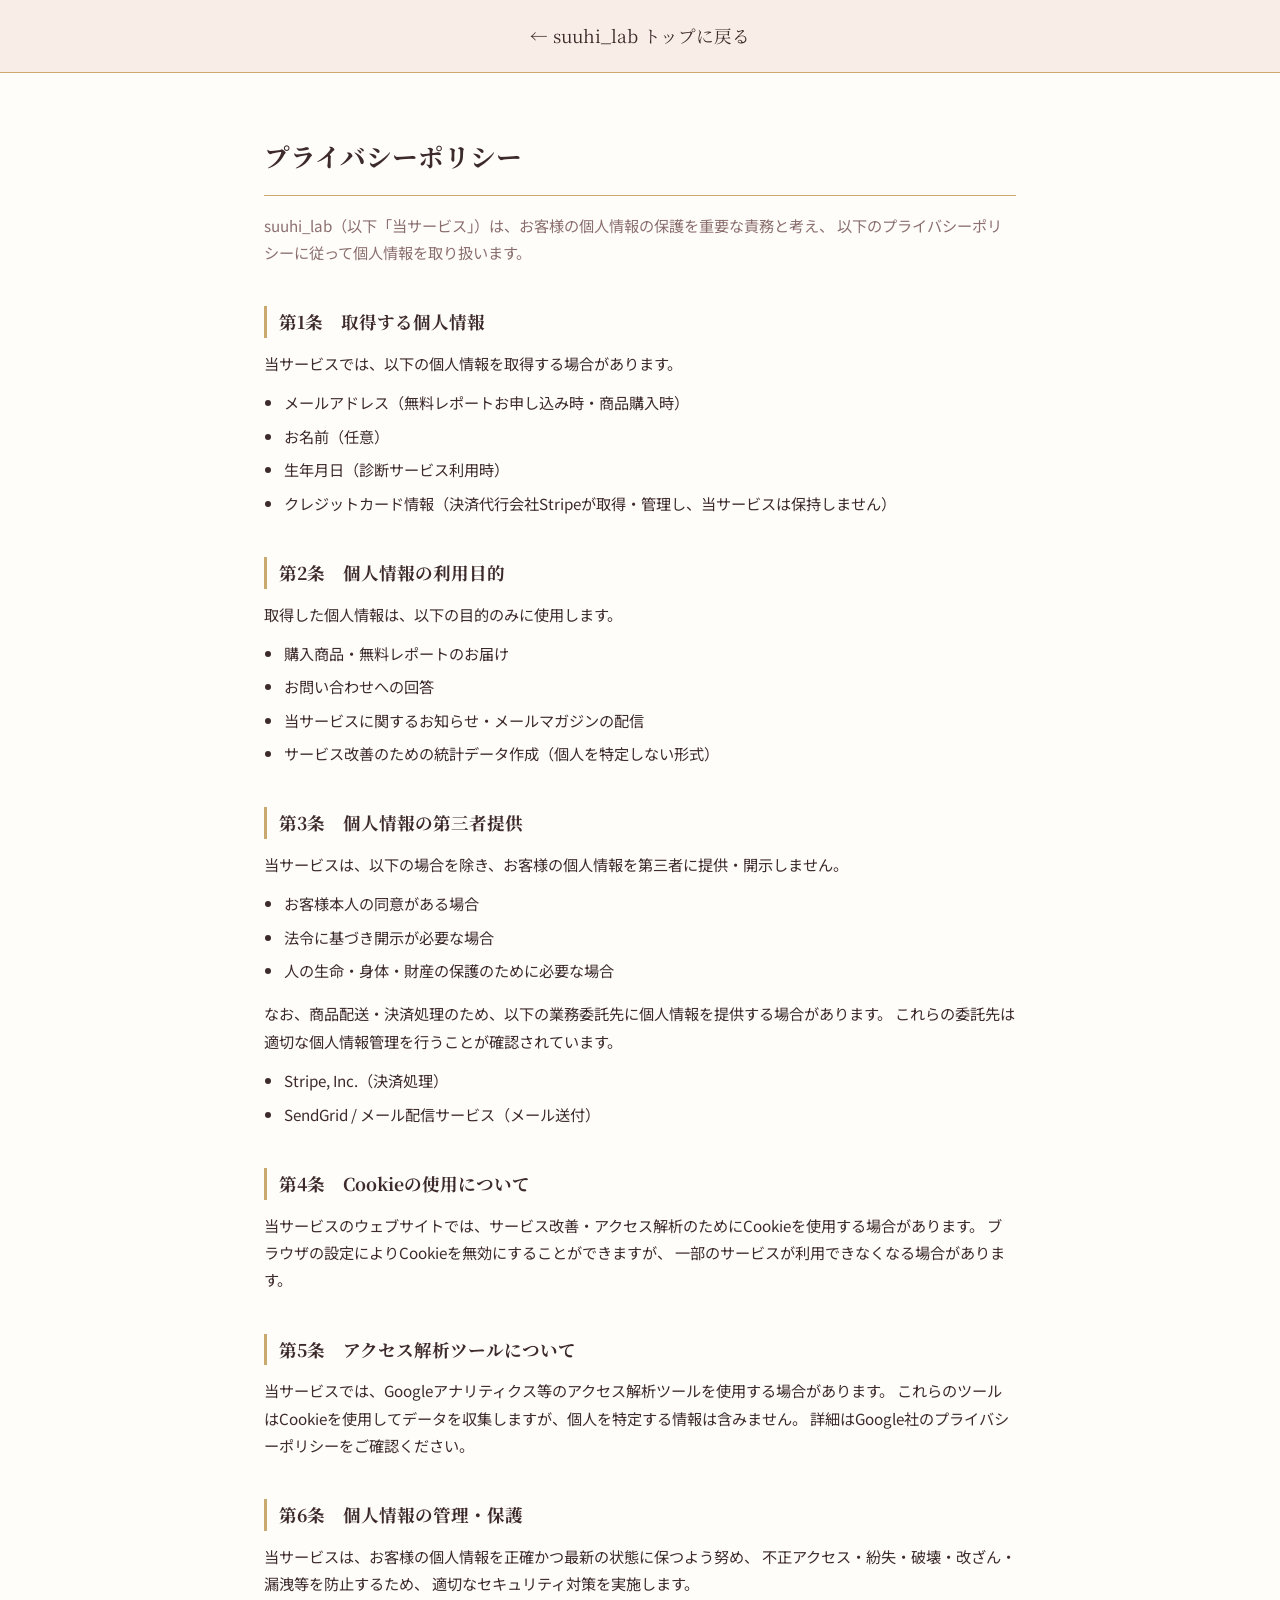
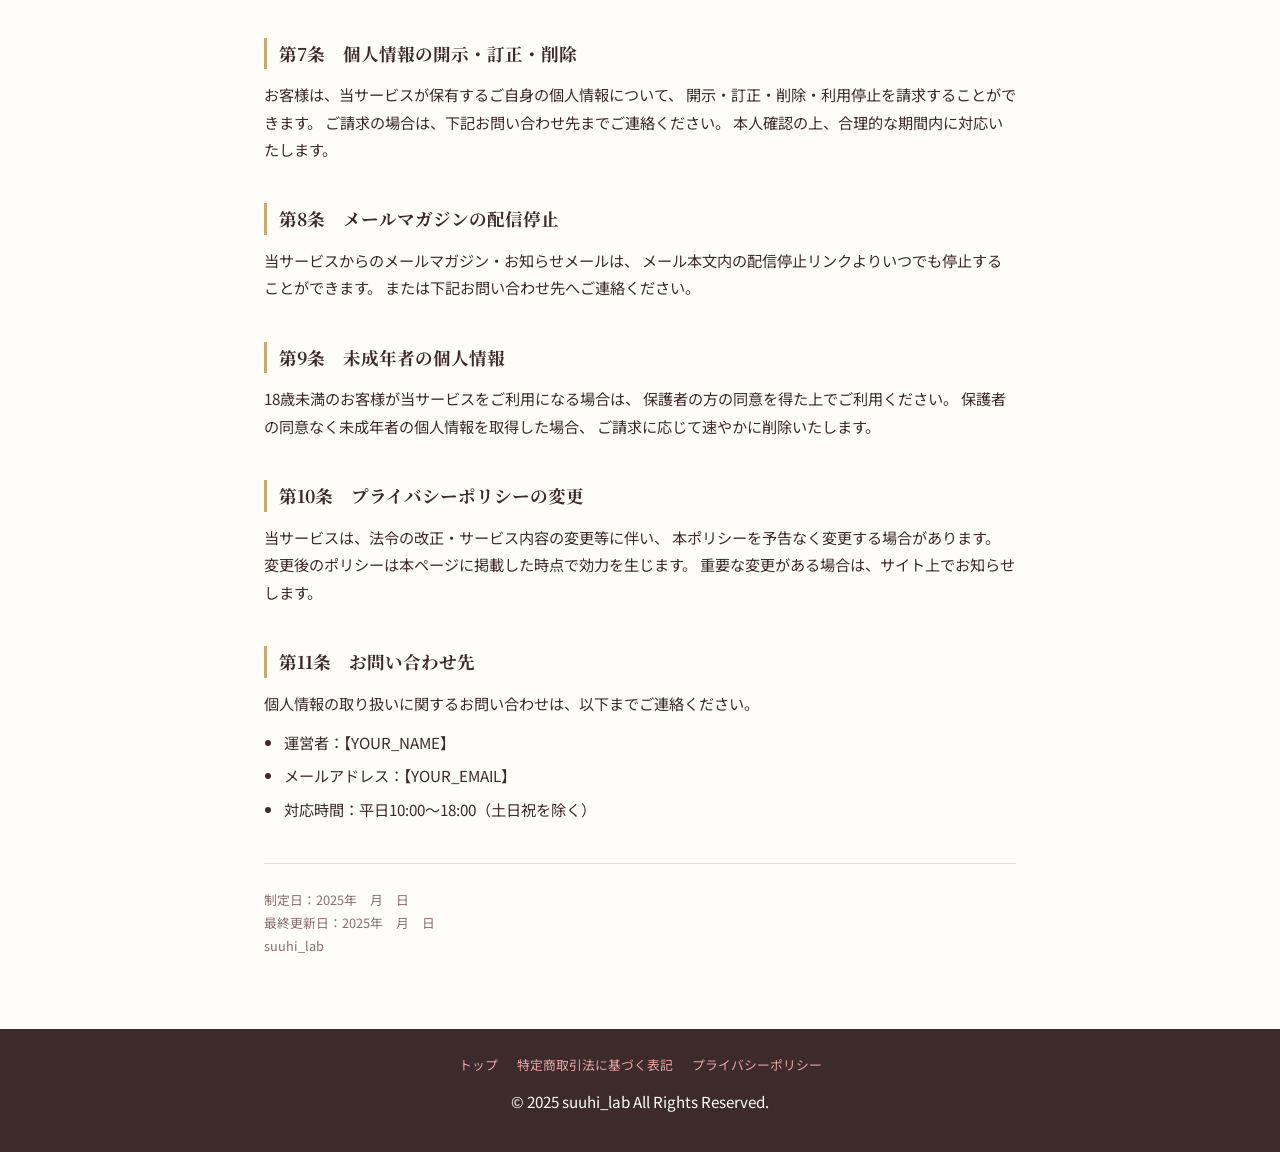
==== privacy.html @ f3a5ad5d "Add files via upload" ====
<!DOCTYPE html>
<html lang="ja">
<head>
<meta charset="UTF-8">
<meta name="viewport" content="width=device-width, initial-scale=1.0">
<title>プライバシーポリシー | suuhi_lab</title>
<link rel="preconnect" href="https://fonts.googleapis.com">
<link rel="preconnect" href="https://fonts.gstatic.com" crossorigin>
<link href="https://fonts.googleapis.com/css2?family=Noto+Serif+JP:wght@400;700&family=Noto+Sans+JP:wght@400;500&display=swap" rel="stylesheet">
<style>
  :root {
    --bg: #FFFDF9;
    --beige: #F9EEE7;
    --pink: #E8A4A4;
    --gold: #C9A96E;
    --text: #3D2B2B;
    --subtext: #8B6F6F;
  }
  * { margin: 0; padding: 0; box-sizing: border-box; }
  body {
    font-family: 'Noto Sans JP', sans-serif;
    background: var(--bg);
    color: var(--text);
    line-height: 1.8;
  }
  header {
    background: var(--beige);
    padding: 20px 24px;
    border-bottom: 1px solid var(--gold);
    text-align: center;
  }
  header a {
    font-family: 'Noto Serif JP', serif;
    color: var(--text);
    text-decoration: none;
    font-size: 1.1rem;
  }
  .container {
    max-width: 800px;
    margin: 0 auto;
    padding: 60px 24px;
  }
  h1 {
    font-family: 'Noto Serif JP', serif;
    font-size: 1.6rem;
    margin-bottom: 16px;
    padding-bottom: 16px;
    border-bottom: 1px solid var(--gold);
  }
  .intro {
    font-size: 0.95rem;
    color: var(--subtext);
    margin-bottom: 40px;
    line-height: 1.8;
  }
  h2 {
    font-family: 'Noto Serif JP', serif;
    font-size: 1.1rem;
    margin: 40px 0 12px;
    padding-left: 12px;
    border-left: 3px solid var(--gold);
  }
  p {
    font-size: 0.95rem;
    margin-bottom: 12px;
    line-height: 1.8;
  }
  ul {
    margin: 8px 0 16px 20px;
    font-size: 0.95rem;
  }
  ul li { margin-bottom: 6px; line-height: 1.8; }
  .note {
    font-size: 0.8rem;
    color: var(--subtext);
    margin-top: 40px;
    padding-top: 24px;
    border-top: 1px solid #e8d8d0;
    line-height: 1.8;
  }
  footer {
    background: #3D2B2B;
    color: #fff;
    text-align: center;
    padding: 24px;
    font-size: 0.8rem;
  }
  footer a { color: #E8A4A4; text-decoration: none; margin: 0 8px; }
</style>
</head>
<body>

<header>
  <a href="index.html">← suuhi_lab トップに戻る</a>
</header>

<div class="container">
  <h1>プライバシーポリシー</h1>
  <p class="intro">
    suuhi_lab（以下「当サービス」）は、お客様の個人情報の保護を重要な責務と考え、
    以下のプライバシーポリシーに従って個人情報を取り扱います。
  </p>

  <h2>第1条　取得する個人情報</h2>
  <p>当サービスでは、以下の個人情報を取得する場合があります。</p>
  <ul>
    <li>メールアドレス（無料レポートお申し込み時・商品購入時）</li>
    <li>お名前（任意）</li>
    <li>生年月日（診断サービス利用時）</li>
    <li>クレジットカード情報（決済代行会社Stripeが取得・管理し、当サービスは保持しません）</li>
  </ul>

  <h2>第2条　個人情報の利用目的</h2>
  <p>取得した個人情報は、以下の目的のみに使用します。</p>
  <ul>
    <li>購入商品・無料レポートのお届け</li>
    <li>お問い合わせへの回答</li>
    <li>当サービスに関するお知らせ・メールマガジンの配信</li>
    <li>サービス改善のための統計データ作成（個人を特定しない形式）</li>
  </ul>

  <h2>第3条　個人情報の第三者提供</h2>
  <p>
    当サービスは、以下の場合を除き、お客様の個人情報を第三者に提供・開示しません。
  </p>
  <ul>
    <li>お客様本人の同意がある場合</li>
    <li>法令に基づき開示が必要な場合</li>
    <li>人の生命・身体・財産の保護のために必要な場合</li>
  </ul>
  <p>
    なお、商品配送・決済処理のため、以下の業務委託先に個人情報を提供する場合があります。
    これらの委託先は適切な個人情報管理を行うことが確認されています。
  </p>
  <ul>
    <li>Stripe, Inc.（決済処理）</li>
    <li>SendGrid / メール配信サービス（メール送付）</li>
  </ul>

  <h2>第4条　Cookieの使用について</h2>
  <p>
    当サービスのウェブサイトでは、サービス改善・アクセス解析のためにCookieを使用する場合があります。
    ブラウザの設定によりCookieを無効にすることができますが、
    一部のサービスが利用できなくなる場合があります。
  </p>

  <h2>第5条　アクセス解析ツールについて</h2>
  <p>
    当サービスでは、Googleアナリティクス等のアクセス解析ツールを使用する場合があります。
    これらのツールはCookieを使用してデータを収集しますが、個人を特定する情報は含みません。
    詳細はGoogle社のプライバシーポリシーをご確認ください。
  </p>

  <h2>第6条　個人情報の管理・保護</h2>
  <p>
    当サービスは、お客様の個人情報を正確かつ最新の状態に保つよう努め、
    不正アクセス・紛失・破壊・改ざん・漏洩等を防止するため、
    適切なセキュリティ対策を実施します。
  </p>

  <h2>第7条　個人情報の開示・訂正・削除</h2>
  <p>
    お客様は、当サービスが保有するご自身の個人情報について、
    開示・訂正・削除・利用停止を請求することができます。
    ご請求の場合は、下記お問い合わせ先までご連絡ください。
    本人確認の上、合理的な期間内に対応いたします。
  </p>

  <h2>第8条　メールマガジンの配信停止</h2>
  <p>
    当サービスからのメールマガジン・お知らせメールは、
    メール本文内の配信停止リンクよりいつでも停止することができます。
    または下記お問い合わせ先へご連絡ください。
  </p>

  <h2>第9条　未成年者の個人情報</h2>
  <p>
    18歳未満のお客様が当サービスをご利用になる場合は、
    保護者の方の同意を得た上でご利用ください。
    保護者の同意なく未成年者の個人情報を取得した場合、
    ご請求に応じて速やかに削除いたします。
  </p>

  <h2>第10条　プライバシーポリシーの変更</h2>
  <p>
    当サービスは、法令の改正・サービス内容の変更等に伴い、
    本ポリシーを予告なく変更する場合があります。
    変更後のポリシーは本ページに掲載した時点で効力を生じます。
    重要な変更がある場合は、サイト上でお知らせします。
  </p>

  <h2>第11条　お問い合わせ先</h2>
  <p>
    個人情報の取り扱いに関するお問い合わせは、以下までご連絡ください。
  </p>
  <ul>
    <li>運営者：【YOUR_NAME】</li>
    <li>メールアドレス：【YOUR_EMAIL】</li>
    <li>対応時間：平日10:00〜18:00（土日祝を除く）</li>
  </ul>

  <p class="note">
    制定日：2025年　月　日<br>
    最終更新日：2025年　月　日<br>
    suuhi_lab
  </p>
</div>

<footer>
  <a href="index.html">トップ</a>
  <a href="tokutei.html">特定商取引法に基づく表記</a>
  <a href="privacy.html">プライバシーポリシー</a>
  <p style="margin-top:12px">© 2025 suuhi_lab All Rights Reserved.</p>
</footer>

</body>
</html>
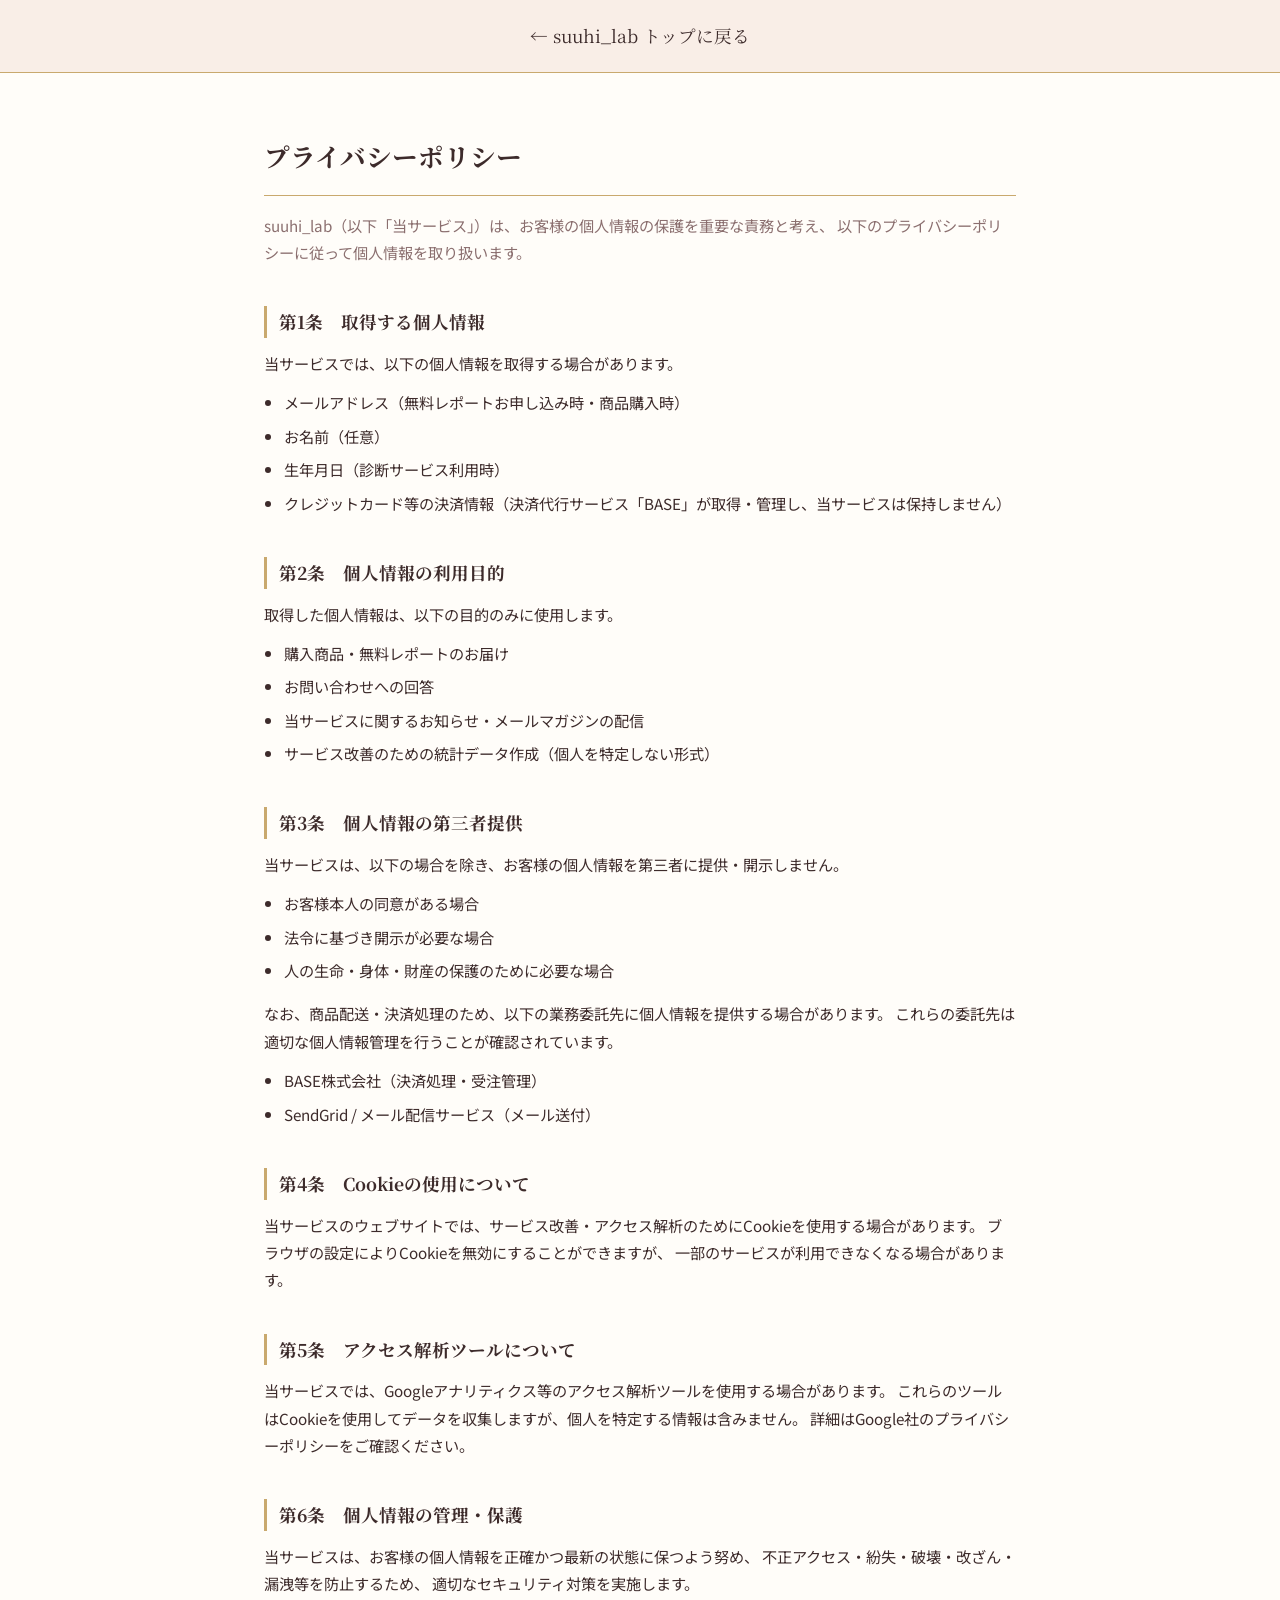
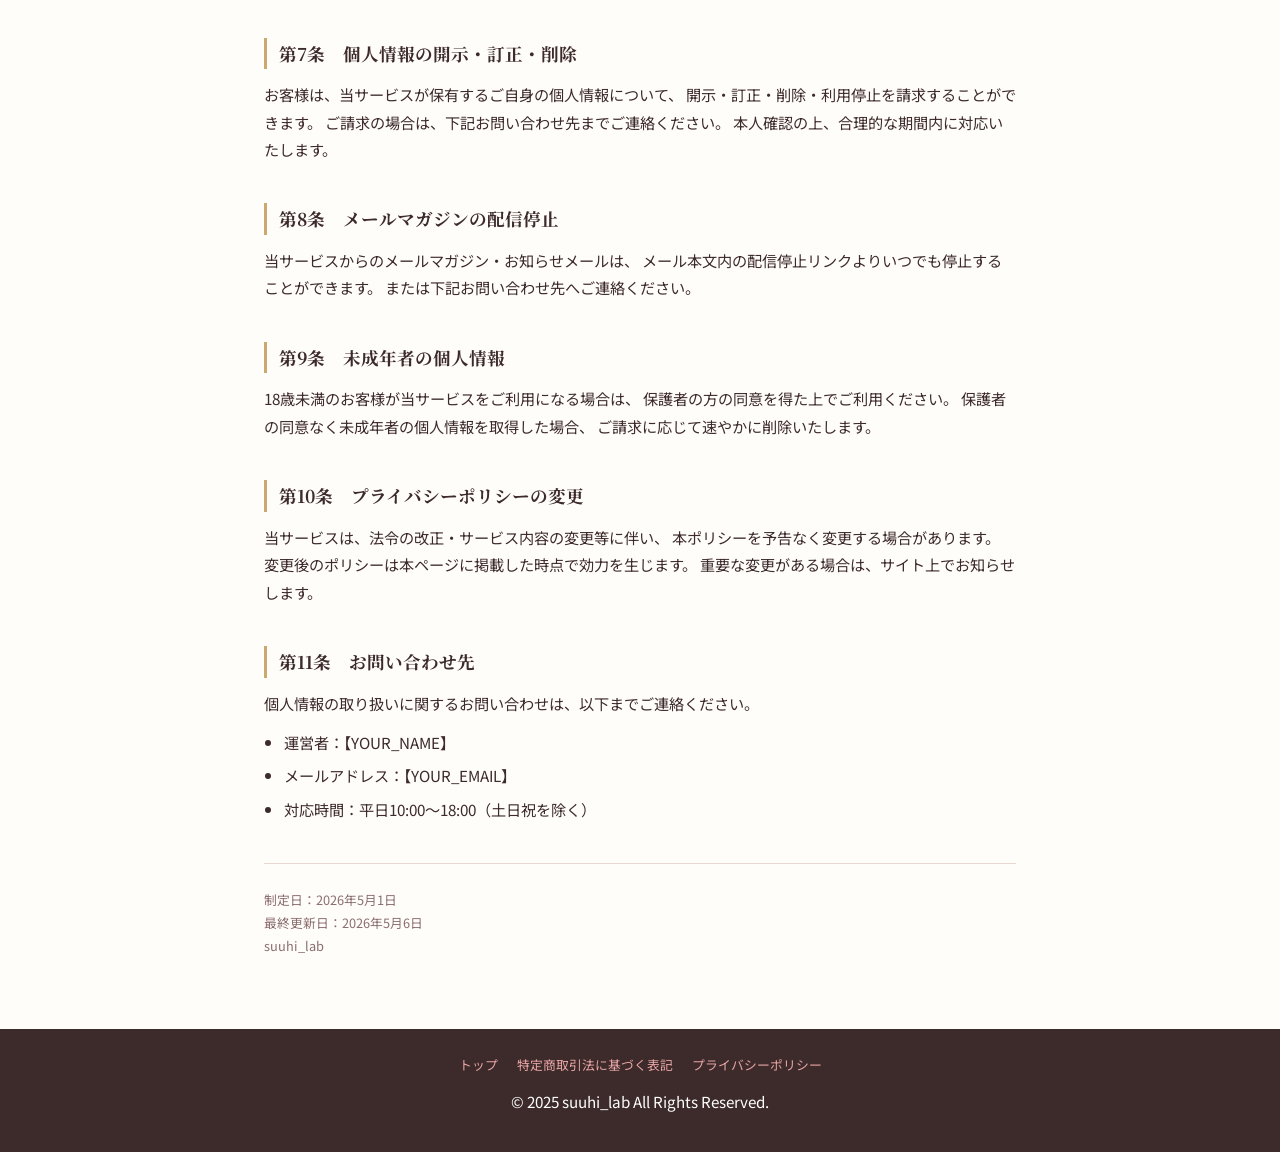
==== commit 89e7a608: "Update payment method to BASE, set real seller name, sync prices with index.html - tokutei.html: 販売業" ====
--- a/privacy.html
+++ b/privacy.html
@@ -107,7 +107,7 @@
     <li>メールアドレス（無料レポートお申し込み時・商品購入時）</li>
     <li>お名前（任意）</li>
     <li>生年月日（診断サービス利用時）</li>
-    <li>クレジットカード情報（決済代行会社Stripeが取得・管理し、当サービスは保持しません）</li>
+    <li>クレジットカード等の決済情報（決済代行サービス「BASE」が取得・管理し、当サービスは保持しません）</li>
   </ul>
 
   <h2>第2条　個人情報の利用目的</h2>
@@ -133,7 +133,7 @@
     これらの委託先は適切な個人情報管理を行うことが確認されています。
   </p>
   <ul>
-    <li>Stripe, Inc.（決済処理）</li>
+    <li>BASE株式会社（決済処理・受注管理）</li>
     <li>SendGrid / メール配信サービス（メール送付）</li>
   </ul>
 
@@ -200,8 +200,8 @@
   </ul>
 
   <p class="note">
-    制定日：2025年　月　日<br>
-    最終更新日：2025年　月　日<br>
+    制定日：2026年5月1日<br>
+    最終更新日：2026年5月6日<br>
     suuhi_lab
   </p>
 </div>
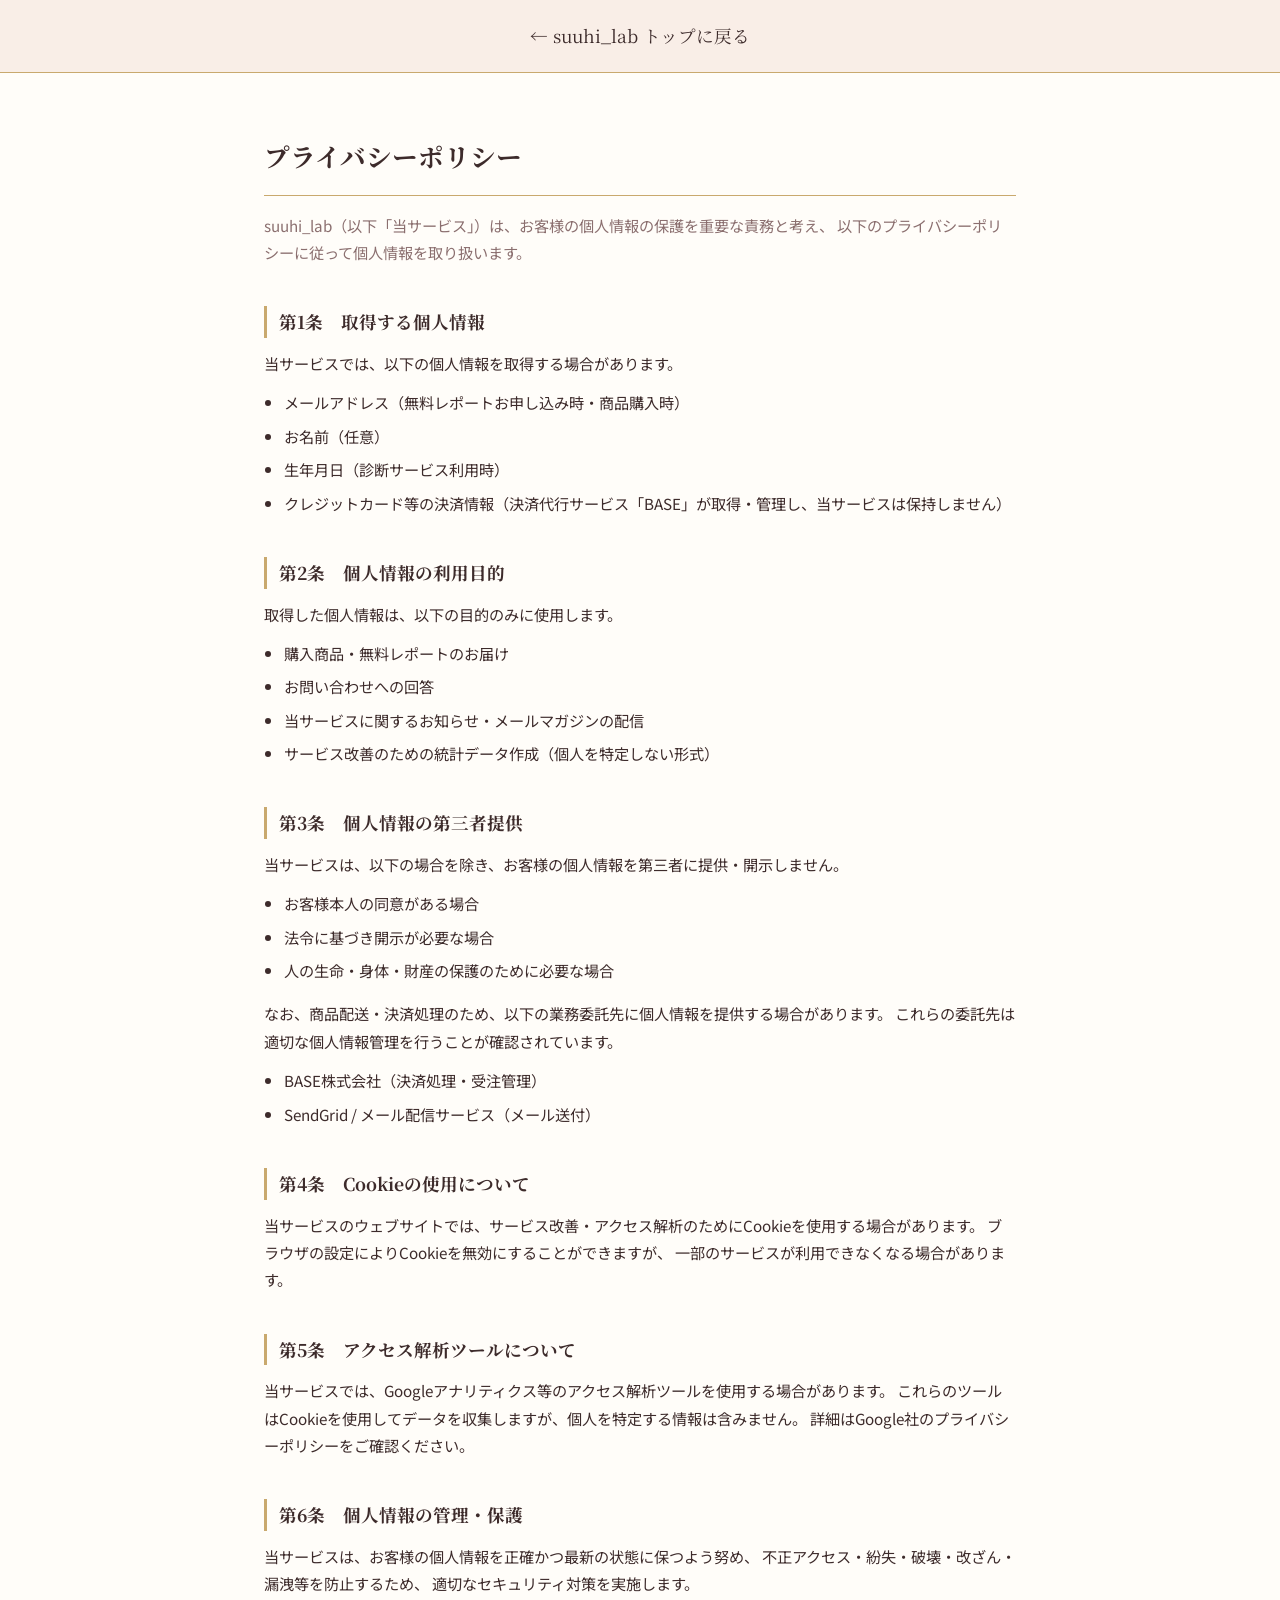
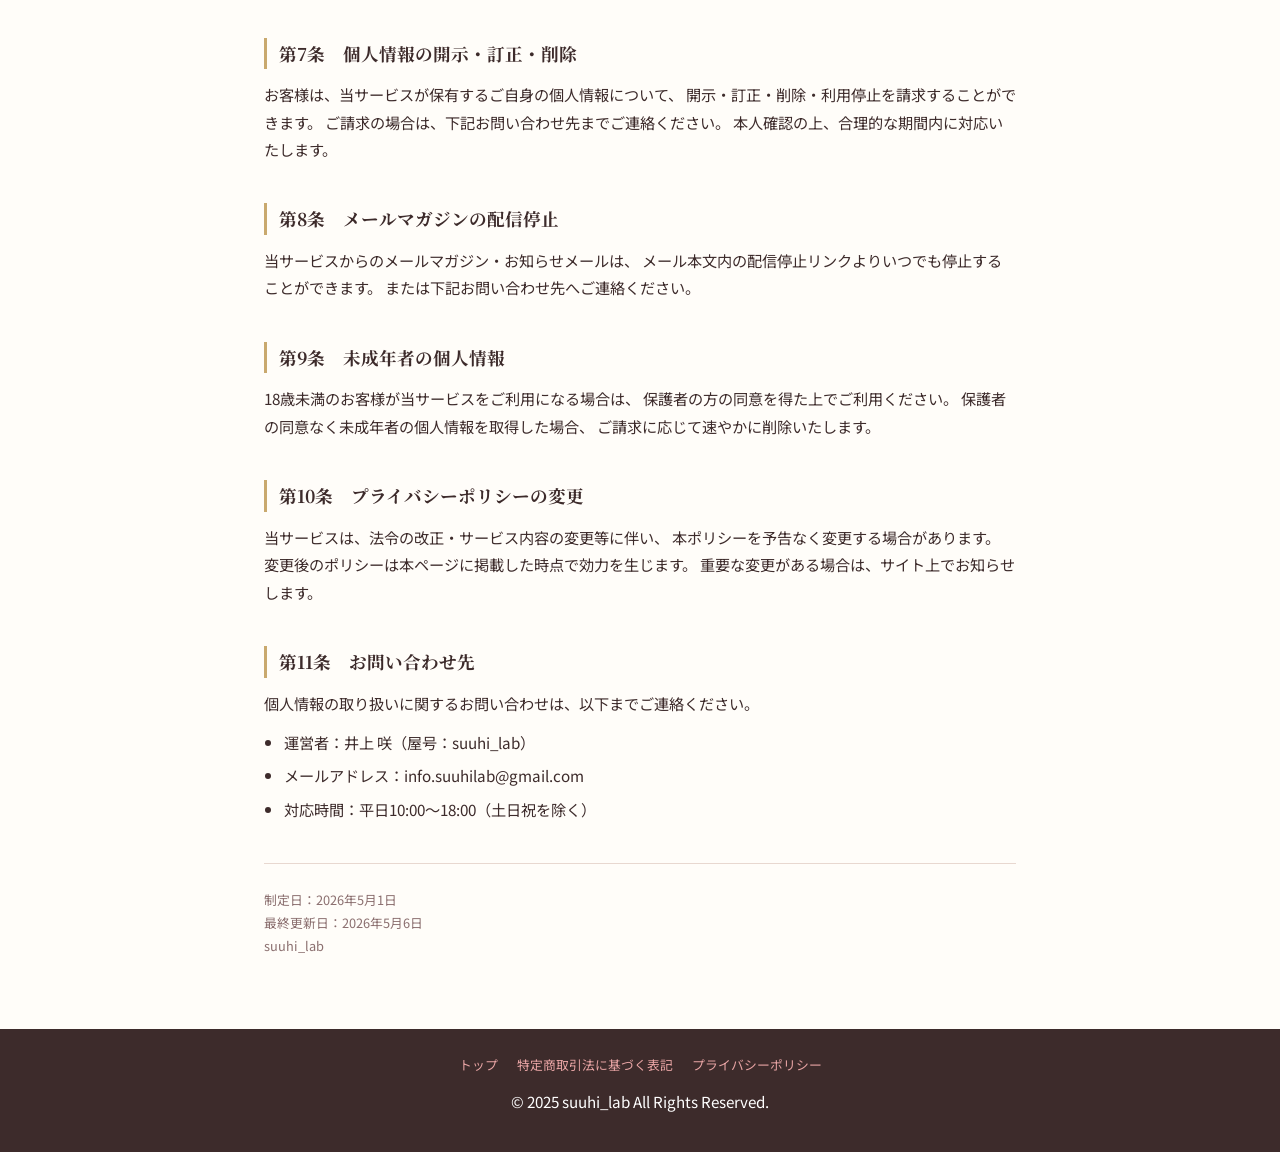
==== commit 04f18d59: "Fill privacy.html placeholders with real owner name and email" ====
--- a/privacy.html
+++ b/privacy.html
@@ -194,8 +194,8 @@
     個人情報の取り扱いに関するお問い合わせは、以下までご連絡ください。
   </p>
   <ul>
-    <li>運営者：【YOUR_NAME】</li>
-    <li>メールアドレス：【YOUR_EMAIL】</li>
+    <li>運営者：井上 咲（屋号：suuhi_lab）</li>
+    <li>メールアドレス：info.suuhilab@gmail.com</li>
     <li>対応時間：平日10:00〜18:00（土日祝を除く）</li>
   </ul>
 
